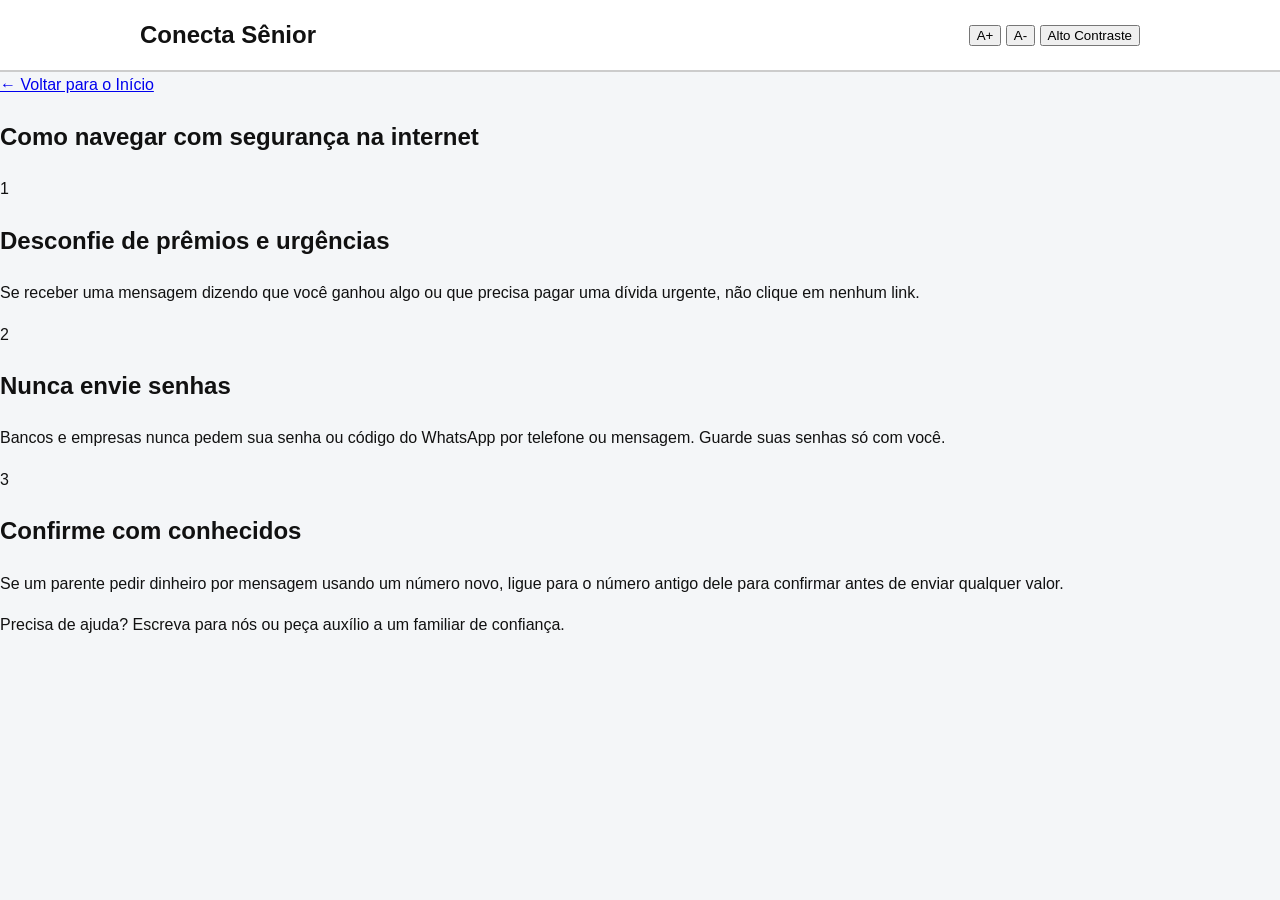
==== tutorial-seguranca.html @ d57cc847 "t" ====
<!DOCTYPE html>
<html lang="pt-BR">
<head>
    <meta charset="UTF-8">
    <meta name="viewport" content="width=device-width, initial-scale=1.0">
    <title>Segurança na Internet - Conecta Sênior</title>
    <link rel="stylesheet" href="style.css">
</head>
<body>

    <header class="barra-acessibilidade">
        <div class="container-header">
            <a href="index.html" class="logo">Conecta Sênior</a>
            <div class="controles-acessibilidade">
                <button id="btn-aumentar" aria-label="Aumentar tamanho do texto">A+</button>
                <button id="btn-diminuir" aria-label="Diminuir tamanho do texto">A-</button>
                <button id="btn-contraste" aria-label="Mudar para alto contraste">Alto Contraste</button>
            </div>
        </div>
    </header>

    <main class="container-principal">
        <a href="index.html" class="btn-voltar">← Voltar para o Início</a>

        <section class="boas-vindas">
            <h1>Como navegar com segurança na internet</h1>
        </section>

        <section class="lista-passos">
            <article class="passo-card">
                <span class="numero-passo">1</span>
                <div>
                    <h2>Desconfie de prêmios e urgências</h2>
                    <p>Se receber uma mensagem dizendo que você ganhou algo ou que precisa pagar uma dívida urgente, não clique em nenhum link.</p>
                </div>
            </article>

            <article class="passo-card">
                <span class="numero-passo">2</span>
                <div>
                    <h2>Nunca envie senhas</h2>
                    <p>Bancos e empresas nunca pedem sua senha ou código do WhatsApp por telefone ou mensagem. Guarde suas senhas só com você.</p>
                </div>
            </article>

            <article class="passo-card">
                <span class="numero-passo">3</span>
                <div>
                    <h2>Confirme com conhecidos</h2>
                    <p>Se um parente pedir dinheiro por mensagem usando um número novo, ligue para o número antigo dele para confirmar antes de enviar qualquer valor.</p>
                </div>
            </article>
        </section>
    </main>

    <footer>
        <p>Precisa de ajuda? Escreva para nós ou peça auxílio a um familiar de confiança.</p>
    </footer>

    <script src="script.js"></script>
</body>
</html>
---- style.css ----
:root {
    --cor-fundo: #F4F6F8;
    --cor-card: #FFFFFF;
    --cor-texto: #111111;
    --cor-primaria: #0056B3;
    --cor-primaria-hover: #003D82;
    --cor-borda: #CCCCCC;
    --cor-destaque: #EBF3FA;
}

/* Define tamanho base no HTML */
html {
    font-size: 100%; /* 16px por padrão */
}

body {
    font-family: Arial, Helvetica, sans-serif;
    background-color: var(--cor-fundo);
    color: var(--cor-texto);
    margin: 0;
    padding: 0;
    line-height: 1.6;
}

/* Modo Alto Contraste */
body.alto-contraste {
    --cor-fundo: #000000;
    --cor-card: #111111;
    --cor-texto: #FFFFFF;
    --cor-primaria: #FFFF00;
    --cor-primaria-hover: #FFD700;
    --cor-borda: #FFFFFF;
    --cor-destaque: #222222;
}

body.alto-contraste .btn-acessar,
body.alto-contraste .btn-voltar,
body.alto-contraste .numero-passo {
    color: #000000;
    background-color: #FFFF00;
    font-weight: bold;
}

body.alto-contraste .controles-acessibilidade button {
    background-color: #000000;
    color: #FFFF00;
    border-color: #FFFF00;
}

/* Cabeçalho */
.barra-acessibilidade {
    background-color: var(--cor-card);
    border-bottom: 2px solid var(--cor-borda);
    padding: 1rem 1.25rem;
}

.container-header {
    max-width: 1000px;
    margin: 0 auto;
    display: flex;
    justify-content: space-between;
    align-items: center;
    flex-wrap: wrap;
    gap: 1rem;
}

.logo {
    font-size: 1.5rem;
    font-weight: bold;
    color: var(--cor-texto);
    text-decoration: none;
}
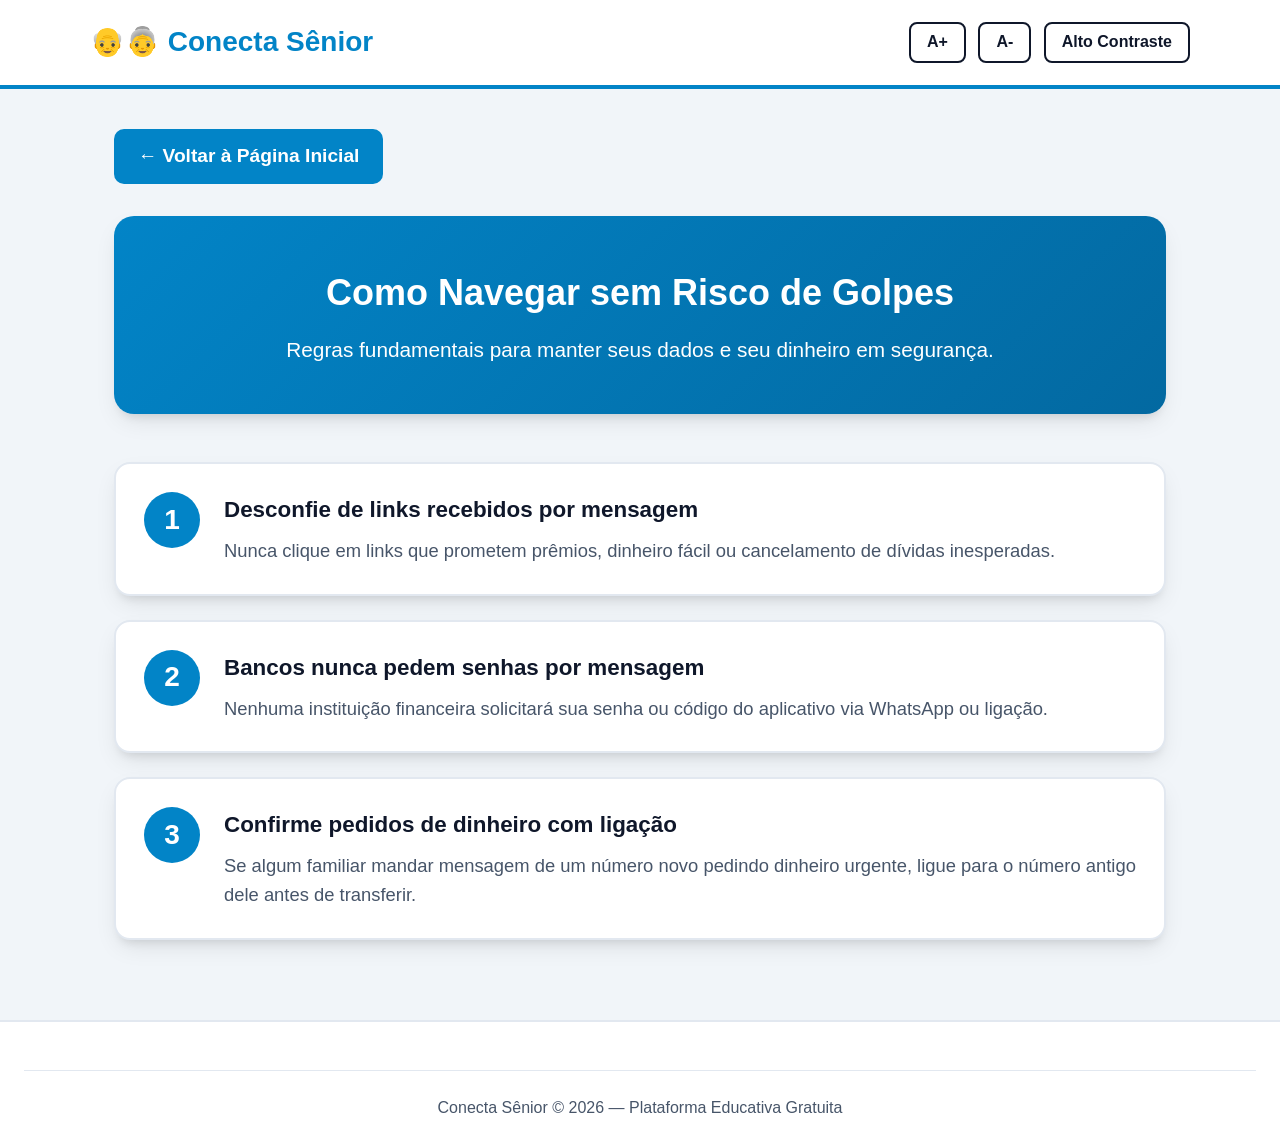
==== commit dfd5804e: "a" ====
--- a/tutorial-seguranca.html
+++ b/tutorial-seguranca.html
@@ -3,60 +3,61 @@
 <head>
     <meta charset="UTF-8">
     <meta name="viewport" content="width=device-width, initial-scale=1.0">
-    <title>Segurança na Internet - Conecta Sênior</title>
-    <link rel="stylesheet" href="style.css">
+    <title>Tutorial Segurança - Conecta Sênior</title>
+    <link rel="stylesheet" href="./style.css">
 </head>
 <body>
-
-    <header class="barra-acessibilidade">
-        <div class="container-header">
-            <a href="index.html" class="logo">Conecta Sênior</a>
-            <div class="controles-acessibilidade">
-                <button id="btn-aumentar" aria-label="Aumentar tamanho do texto">A+</button>
-                <button id="btn-diminuir" aria-label="Diminuir tamanho do texto">A-</button>
-                <button id="btn-contraste" aria-label="Mudar para alto contraste">Alto Contraste</button>
+    <header class="header">
+        <div class="header-container">
+            <div class="logo">👴👵 Conecta Sênior</div>
+            <div class="acessibilidade-botoes">
+                <button id="btn-aumentar">A+</button>
+                <button id="btn-diminuir">A-</button>
+                <button id="btn-contraste">Alto Contraste</button>
             </div>
         </div>
     </header>
 
-    <main class="container-principal">
-        <a href="index.html" class="btn-voltar">← Voltar para o Início</a>
+    <main class="main-container">
+        <a href="./index.html" class="btn-voltar">← Voltar à Página Inicial</a>
 
-        <section class="boas-vindas">
-            <h1>Como navegar com segurança na internet</h1>
+        <section class="banner-principal">
+            <h1>Como Navegar sem Risco de Golpes</h1>
+            <p>Regras fundamentais para manter seus dados e seu dinheiro em segurança.</p>
         </section>
 
         <section class="lista-passos">
-            <article class="passo-card">
-                <span class="numero-passo">1</span>
-                <div>
-                    <h2>Desconfie de prêmios e urgências</h2>
-                    <p>Se receber uma mensagem dizendo que você ganhou algo ou que precisa pagar uma dívida urgente, não clique em nenhum link.</p>
+            <article class="passo-item">
+                <div class="passo-num">1</div>
+                <div class="passo-conteudo">
+                    <h2>Desconfie de links recebidos por mensagem</h2>
+                    <p>Nunca clique em links que prometem prêmios, dinheiro fácil ou cancelamento de dívidas inesperadas.</p>
                 </div>
             </article>
 
-            <article class="passo-card">
-                <span class="numero-passo">2</span>
-                <div>
-                    <h2>Nunca envie senhas</h2>
-                    <p>Bancos e empresas nunca pedem sua senha ou código do WhatsApp por telefone ou mensagem. Guarde suas senhas só com você.</p>
+            <article class="passo-item">
+                <div class="passo-num">2</div>
+                <div class="passo-conteudo">
+                    <h2>Bancos nunca pedem senhas por mensagem</h2>
+                    <p>Nenhuma instituição financeira solicitará sua senha ou código do aplicativo via WhatsApp ou ligação.</p>
                 </div>
             </article>
 
-            <article class="passo-card">
-                <span class="numero-passo">3</span>
-                <div>
-                    <h2>Confirme com conhecidos</h2>
-                    <p>Se um parente pedir dinheiro por mensagem usando um número novo, ligue para o número antigo dele para confirmar antes de enviar qualquer valor.</p>
+            <article class="passo-item">
+                <div class="passo-num">3</div>
+                <div class="passo-conteudo">
+                    <h2>Confirme pedidos de dinheiro com ligação</h2>
+                    <p>Se algum familiar mandar mensagem de um número novo pedindo dinheiro urgente, ligue para o número antigo dele antes de transferir.</p>
                 </div>
             </article>
         </section>
     </main>
 
-    <footer>
-        <p>Precisa de ajuda? Escreva para nós ou peça auxílio a um familiar de confiança.</p>
+    <footer class="footer">
+        <div class="footer-bottom">
+            <p>Conecta Sênior © 2026 — Plataforma Educativa Gratuita</p>
+        </div>
     </footer>
-
-    <script src="script.js"></script>
+    <script src="./script.js"></script>
 </body>
 </html>
--- a/style.css
+++ b/style.css
@@ -1,72 +1,312 @@
-:root {
-    --cor-fundo: #F4F6F8;
-    --cor-card: #FFFFFF;
-    --cor-texto: #111111;
-    --cor-primaria: #0056B3;
-    --cor-primaria-hover: #003D82;
-    --cor-borda: #CCCCCC;
-    --cor-destaque: #EBF3FA;
-}
-
-/* Define tamanho base no HTML */
-html {
-    font-size: 100%; /* 16px por padrão */
-}
-
-body {
-    font-family: Arial, Helvetica, sans-serif;
-    background-color: var(--cor-fundo);
-    color: var(--cor-texto);
+/* Reseta estilos básicos do navegador */
+* {
+    box-sizing: border-box;
     margin: 0;
     padding: 0;
+}
+
+:root {
+    --bg-pagina: #F1F5F9;
+    --bg-card: #FFFFFF;
+    --cor-texto: #0F172A;
+    --cor-suave: #475569;
+    --cor-primaria: #0284C7;
+    --cor-primaria-dark: #0369A1;
+    --cor-borda: #E2E8F0;
+    --sombra: 0 10px 25px -5px rgba(0, 0, 0, 0.1), 0 8px 10px -6px rgba(0, 0, 0, 0.1);
+}
+
+html {
+    font-size: 100%;
+}
+
+body {
+    font-family: -apple-system, BlinkMacSystemFont, "Segoe UI", Roboto, Helvetica, Arial, sans-serif;
+    background-color: var(--bg-pagina);
+    color: var(--cor-texto);
     line-height: 1.6;
 }
 
 /* Modo Alto Contraste */
 body.alto-contraste {
-    --cor-fundo: #000000;
-    --cor-card: #111111;
+    --bg-pagina: #000000;
+    --bg-card: #121212;
     --cor-texto: #FFFFFF;
-    --cor-primaria: #FFFF00;
-    --cor-primaria-hover: #FFD700;
+    --cor-suave: #F1F5F9;
+    --cor-primaria: #FFD700;
+    --cor-primaria-dark: #FFC000;
     --cor-borda: #FFFFFF;
-    --cor-destaque: #222222;
-}
-
-body.alto-contraste .btn-acessar,
+    --sombra: none;
+}
+
+body.alto-contraste .btn-card,
 body.alto-contraste .btn-voltar,
-body.alto-contraste .numero-passo {
-    color: #000000;
-    background-color: #FFFF00;
-    font-weight: bold;
-}
-
-body.alto-contraste .controles-acessibilidade button {
-    background-color: #000000;
-    color: #FFFF00;
-    border-color: #FFFF00;
+body.alto-contraste .passo-num,
+body.alto-contraste .card-badge {
+    background-color: #FFD700 !important;
+    color: #000000 !important;
+    font-weight: bold !important;
+}
+
+body.alto-contraste .header,
+body.alto-contraste .card,
+body.alto-contraste .caixa-dica,
+body.alto-contraste .footer {
+    border-color: #FFFFFF !important;
 }
 
 /* Cabeçalho */
-.barra-acessibilidade {
-    background-color: var(--cor-card);
-    border-bottom: 2px solid var(--cor-borda);
-    padding: 1rem 1.25rem;
-}
-
-.container-header {
-    max-width: 1000px;
+.header {
+    background-color: var(--bg-card);
+    border-bottom: 4px solid var(--cor-primaria);
+    padding: 1.25rem 1.5rem;
+    position: sticky;
+    top: 0;
+    z-index: 100;
+}
+
+.header-container {
+    max-width: 1100px;
     margin: 0 auto;
     display: flex;
     justify-content: space-between;
     align-items: center;
-    flex-wrap: wrap;
-    gap: 1rem;
 }
 
 .logo {
-    font-size: 1.5rem;
+    font-size: 1.75rem;
+    font-weight: 800;
+    color: var(--cor-primaria);
+}
+
+.acessibilidade-botoes button {
+    font-size: 1rem;
     font-weight: bold;
+    padding: 0.6rem 1rem;
+    margin-left: 0.5rem;
+    background: var(--bg-card);
     color: var(--cor-texto);
+    border: 2px solid var(--cor-texto);
+    border-radius: 8px;
+    cursor: pointer;
+}
+
+/* Container Principal */
+.main-container {
+    max-width: 1100px;
+    margin: 2.5rem auto;
+    padding: 0 1.5rem;
+}
+
+.banner-principal {
+    background: linear-gradient(135deg, #0284C7 0%, #0369A1 100%);
+    color: #FFFFFF;
+    padding: 3rem 2rem;
+    border-radius: 20px;
+    text-align: center;
+    margin-bottom: 3rem;
+    box-shadow: var(--sombra);
+}
+
+.banner-principal h1 {
+    font-size: 2.25rem;
+    margin-bottom: 0.75rem;
+}
+
+.banner-principal p {
+    font-size: 1.3rem;
+    max-width: 800px;
+    margin: 0 auto;
+}
+
+/* Cards */
+.grid-cards {
+    display: grid;
+    grid-template-columns: repeat(auto-fit, minmax(300px, 1fr));
+    gap: 2rem;
+}
+
+.card {
+    background-color: var(--bg-card);
+    border: 2px solid var(--cor-borda);
+    border-radius: 16px;
+    padding: 2rem;
+    display: flex;
+    flex-direction: column;
+    box-shadow: var(--sombra);
+}
+
+.card-badge {
+    align-self: flex-start;
+    background-color: #E0F2FE;
+    color: #0369A1;
+    font-weight: 700;
+    font-size: 0.9rem;
+    padding: 0.35rem 0.85rem;
+    border-radius: 20px;
+    margin-bottom: 1rem;
+}
+
+.badge-seguranca {
+    background-color: #DCFCE7;
+    color: #15803D;
+}
+
+.badge-transporte {
+    background-color: #FEF3C7;
+    color: #B45309;
+}
+
+.card-icone {
+    font-size: 3.5rem;
+    margin-bottom: 0.5rem;
+}
+
+.card h2 {
+    font-size: 1.6rem;
+    margin-bottom: 0.75rem;
+}
+
+.card p {
+    font-size: 1.15rem;
+    color: var(--cor-suave);
+    margin-bottom: 1.5rem;
+    flex-grow: 1;
+}
+
+.btn-card, .btn-voltar {
+    display: block;
+    width: 100%;
+    background-color: var(--cor-primaria);
+    color: #FFFFFF;
+    text-align: center;
     text-decoration: none;
+    font-size: 1.2rem;
+    font-weight: 700;
+    padding: 1rem;
+    border-radius: 10px;
+}
+
+.btn-voltar {
+    width: auto;
+    display: inline-block;
+    margin-bottom: 2rem;
+    padding: 0.75rem 1.5rem;
+}
+
+/* Dica de Segurança Extra */
+.caixa-dica {
+    margin-top: 3.5rem;
+    background-color: #FEF3C7;
+    border: 2px solid #F59E0B;
+    border-radius: 16px;
+    padding: 1.75rem;
+    display: flex;
+    align-items: center;
+    gap: 1.5rem;
+}
+
+.dica-icone {
+    font-size: 3rem;
+}
+
+.caixa-dica h3 {
+    font-size: 1.35rem;
+    color: #78350F;
+    margin-bottom: 0.25rem;
+}
+
+.caixa-dica p {
+    font-size: 1.15rem;
+    color: #92400E;
+}
+
+/* Estilos de Páginas de Passo a Passo */
+.lista-passos {
+    display: flex;
+    flex-direction: column;
+    gap: 1.5rem;
+}
+
+.passo-item {
+    background-color: var(--bg-card);
+    border: 2px solid var(--cor-borda);
+    border-radius: 16px;
+    padding: 1.75rem;
+    display: flex;
+    align-items: flex-start;
+    gap: 1.5rem;
+    box-shadow: var(--sombra);
+}
+
+.passo-num {
+    background-color: var(--cor-primaria);
+    color: #FFFFFF;
+    font-size: 1.75rem;
+    font-weight: 800;
+    min-width: 3.5rem;
+    min-height: 3.5rem;
+    border-radius: 50%;
+    display: flex;
+    align-items: center;
+    justify-content: center;
+}
+
+.passo-conteudo h2 {
+    font-size: 1.4rem;
+    margin-bottom: 0.5rem;
+}
+
+.passo-conteudo p {
+    font-size: 1.15rem;
+    color: var(--cor-suave);
+}
+
+/* Rodapé */
+.footer {
+    background-color: var(--bg-card);
+    border-top: 2px solid var(--cor-borda);
+    margin-top: 5rem;
+    padding: 3rem 1.5rem 1rem 1.5rem;
+}
+
+.footer-container {
+    max-width: 1100px;
+    margin: 0 auto;
+    display: grid;
+    grid-template-columns: repeat(auto-fit, minmax(250px, 1fr));
+    gap: 2.5rem;
+    margin-bottom: 2rem;
+}
+
+.footer-coluna h3 {
+    font-size: 1.25rem;
+    color: var(--cor-primaria);
+    margin-bottom: 1rem;
+}
+
+.footer-coluna p, .footer-coluna li {
+    font-size: 1.1rem;
+    color: var(--cor-suave);
+}
+
+.footer-coluna ul {
+    list-style: none;
+}
+
+.footer-coluna li {
+    margin-bottom: 0.5rem;
+}
+
+.footer-coluna a {
+    color: var(--cor-texto);
+    font-weight: 600;
+}
+
+.footer-bottom {
+    text-align: center;
+    border-top: 1px solid var(--cor-borda);
+    padding-top: 1.5rem;
+    font-size: 1rem;
+    color: var(--cor-suave);
 }
